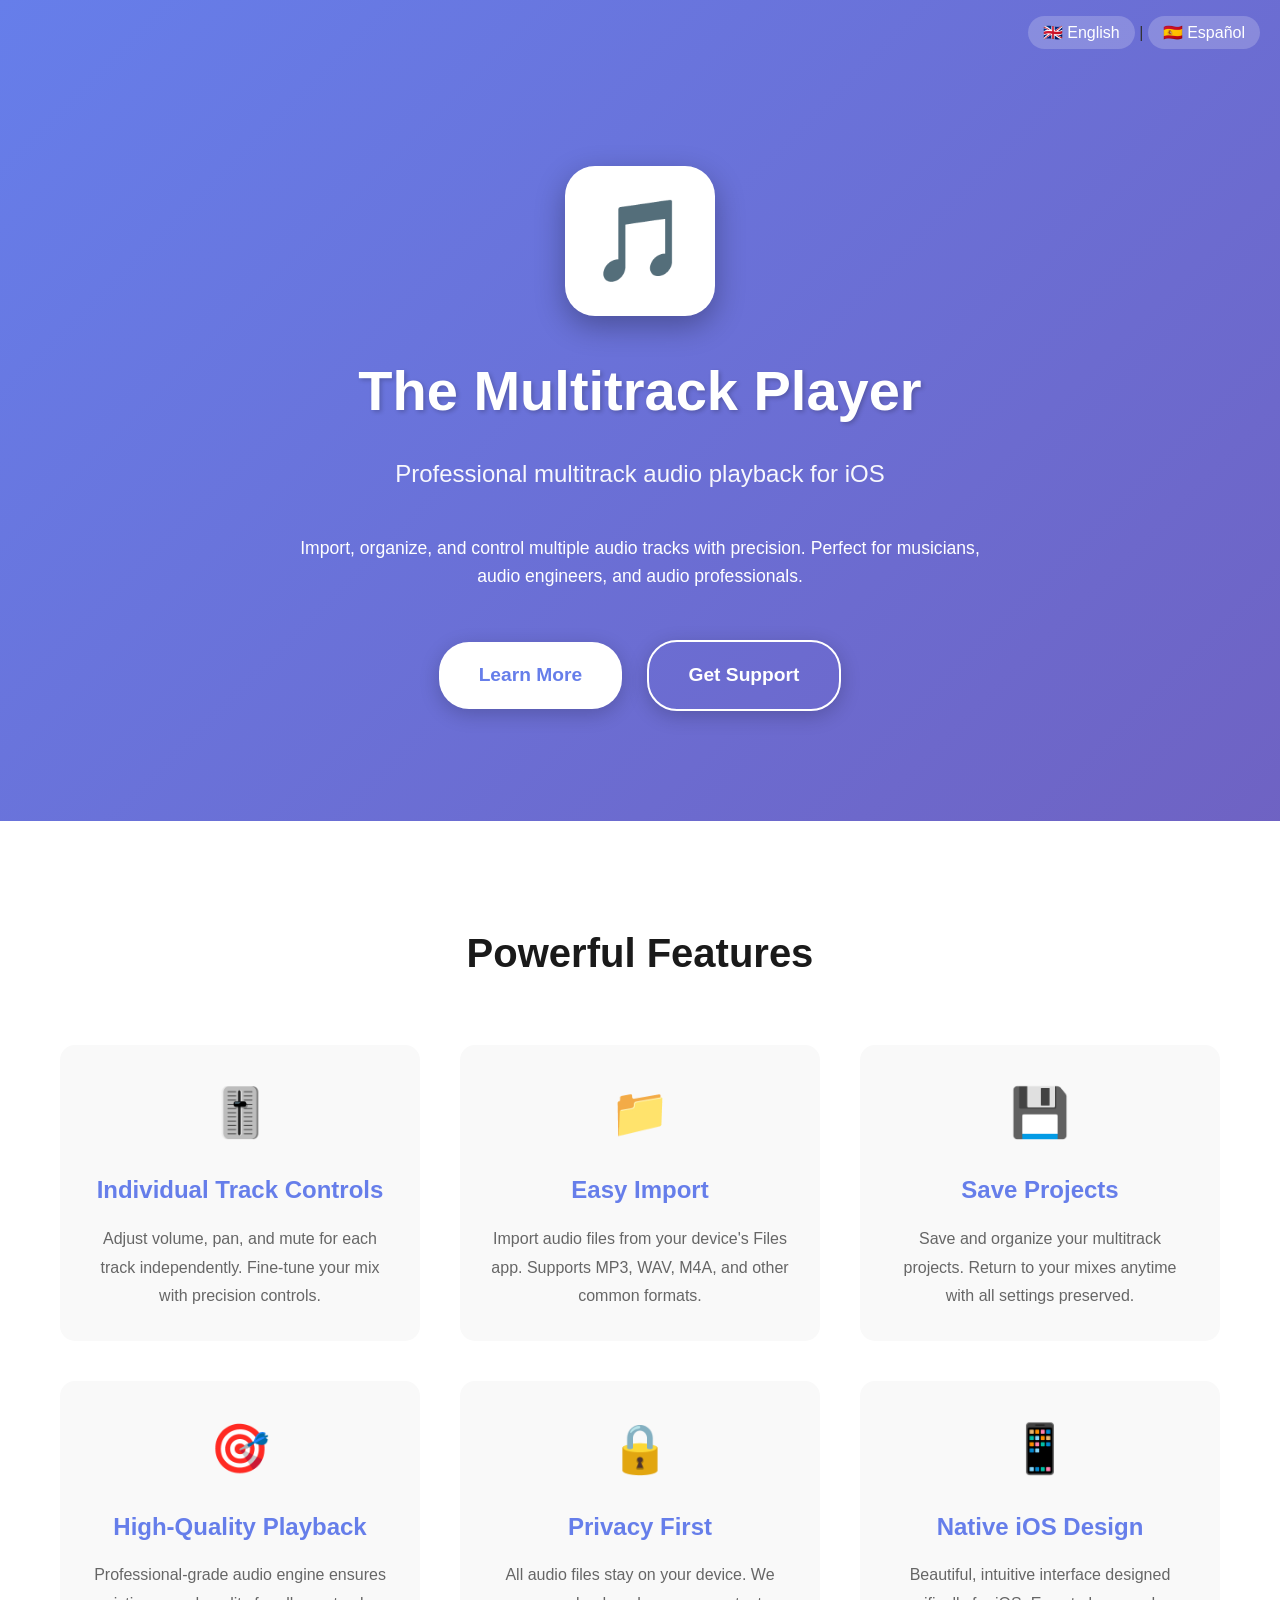
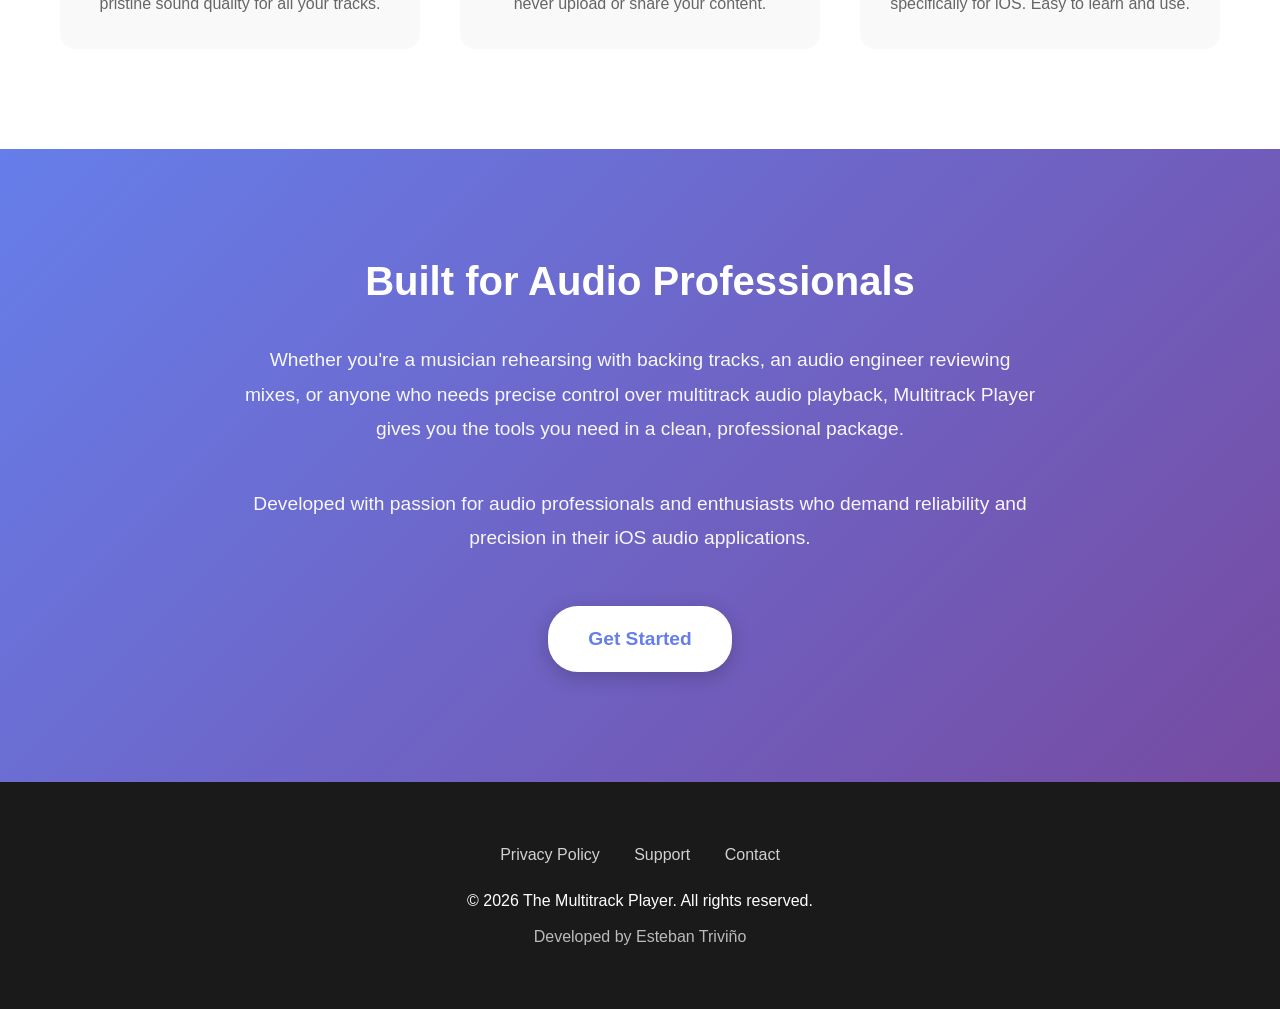
==== index.html @ 4e124e16 "feat(site): publish app homepage at domain root Co-authored-by: Copilot <223556219+Copilot@users.nor" ====
<!DOCTYPE html>
<html lang="en">
<head>
    <meta charset="UTF-8">
    <meta name="viewport" content="width=device-width, initial-scale=1.0">
    <meta name="description" content="The Multitrack Player - Professional multitrack audio playback for iOS. Import, organize, and control multiple audio tracks with precision.">
    <title>The Multitrack Player - Professional Audio Playback for iOS</title>
    <style>
        * {
            margin: 0;
            padding: 0;
            box-sizing: border-box;
        }
        
        body {
            font-family: -apple-system, BlinkMacSystemFont, "Segoe UI", Roboto, Helvetica, Arial, sans-serif;
            line-height: 1.6;
            color: #333;
            background: linear-gradient(135deg, #667eea 0%, #764ba2 100%);
        }
        
        .container {
            max-width: 1200px;
            margin: 0 auto;
            padding: 20px;
        }
        
        /* Hero Section */
        .hero {
            text-align: center;
            padding: 80px 20px;
            color: white;
        }
        
        .hero h1 {
            font-size: 3.5em;
            margin-bottom: 20px;
            font-weight: 700;
            text-shadow: 2px 2px 4px rgba(0,0,0,0.2);
        }
        
        .hero .tagline {
            font-size: 1.5em;
            margin-bottom: 40px;
            opacity: 0.95;
        }
        
        .app-icon-hero {
            width: 150px;
            height: 150px;
            margin: 0 auto 30px;
            background: white;
            border-radius: 30px;
            display: flex;
            align-items: center;
            justify-content: center;
            font-size: 80px;
            box-shadow: 0 10px 30px rgba(0,0,0,0.3);
        }
        
        .cta-button {
            display: inline-block;
            padding: 18px 40px;
            background: white;
            color: #667eea;
            text-decoration: none;
            border-radius: 30px;
            font-size: 1.2em;
            font-weight: 600;
            transition: transform 0.3s, box-shadow 0.3s;
            box-shadow: 0 5px 20px rgba(0,0,0,0.2);
            margin: 10px;
        }
        
        .cta-button:hover {
            transform: translateY(-2px);
            box-shadow: 0 8px 25px rgba(0,0,0,0.3);
        }
        
        .cta-button.secondary {
            background: transparent;
            color: white;
            border: 2px solid white;
        }
        
        /* Features Section */
        .features {
            background: white;
            padding: 80px 20px;
        }
        
        .features h2 {
            text-align: center;
            font-size: 2.5em;
            margin-bottom: 60px;
            color: #1a1a1a;
        }
        
        .features-grid {
            display: grid;
            grid-template-columns: repeat(auto-fit, minmax(280px, 1fr));
            gap: 40px;
            max-width: 1200px;
            margin: 0 auto;
        }
        
        .feature-card {
            text-align: center;
            padding: 30px;
            border-radius: 15px;
            background: #f9f9f9;
            transition: transform 0.3s, box-shadow 0.3s;
        }
        
        .feature-card:hover {
            transform: translateY(-5px);
            box-shadow: 0 10px 30px rgba(0,0,0,0.1);
        }
        
        .feature-icon {
            font-size: 3em;
            margin-bottom: 20px;
        }
        
        .feature-card h3 {
            font-size: 1.5em;
            margin-bottom: 15px;
            color: #667eea;
        }
        
        .feature-card p {
            color: #666;
            line-height: 1.8;
        }
        
        /* About Section */
        .about {
            background: linear-gradient(135deg, #667eea 0%, #764ba2 100%);
            color: white;
            padding: 80px 20px;
            text-align: center;
        }
        
        .about h2 {
            font-size: 2.5em;
            margin-bottom: 30px;
        }
        
        .about p {
            font-size: 1.2em;
            max-width: 800px;
            margin: 0 auto 40px;
            line-height: 1.8;
            opacity: 0.95;
        }
        
        /* Footer */
        .footer {
            background: #1a1a1a;
            color: white;
            padding: 40px 20px;
            text-align: center;
        }
        
        .footer-links {
            margin-bottom: 20px;
        }
        
        .footer-links a {
            color: white;
            text-decoration: none;
            margin: 0 15px;
            opacity: 0.8;
            transition: opacity 0.3s;
        }
        
        .footer-links a:hover {
            opacity: 1;
        }
        
        .language-switch {
            text-align: right;
            padding: 20px;
        }
        
        .language-switch a {
            color: white;
            text-decoration: none;
            padding: 8px 15px;
            background: rgba(255,255,255,0.2);
            border-radius: 20px;
            transition: background 0.3s;
        }
        
        .language-switch a:hover {
            background: rgba(255,255,255,0.3);
        }
        
        /* Responsive */
        @media (max-width: 768px) {
            .hero h1 {
                font-size: 2.5em;
            }
            
            .hero .tagline {
                font-size: 1.2em;
            }
            
            .features h2,
            .about h2 {
                font-size: 2em;
            }
            
            .cta-button {
                display: block;
                margin: 10px auto;
                max-width: 280px;
            }
        }
    </style>
</head>
<body>
    <div class="language-switch">
        <a href="index.html">🇬🇧 English</a> | <a href="index-es.html">🇪🇸 Español</a>
    </div>

    <!-- Hero Section -->
    <section class="hero">
        <div class="container">
            <div class="app-icon-hero">🎵</div>
            <h1>The Multitrack Player</h1>
            <p class="tagline">Professional multitrack audio playback for iOS</p>
            <p style="max-width: 700px; margin: 0 auto 40px; font-size: 1.1em;">
                Import, organize, and control multiple audio tracks with precision. 
                Perfect for musicians, audio engineers, and audio professionals.
            </p>
            <a href="#features" class="cta-button">Learn More</a>
            <a href="support.html" class="cta-button secondary">Get Support</a>
        </div>
    </section>

    <!-- Features Section -->
    <section class="features" id="features">
        <div class="container">
            <h2>Powerful Features</h2>
            <div class="features-grid">
                <div class="feature-card">
                    <div class="feature-icon">🎚️</div>
                    <h3>Individual Track Controls</h3>
                    <p>Adjust volume, pan, and mute for each track independently. Fine-tune your mix with precision controls.</p>
                </div>
                
                <div class="feature-card">
                    <div class="feature-icon">📁</div>
                    <h3>Easy Import</h3>
                    <p>Import audio files from your device's Files app. Supports MP3, WAV, M4A, and other common formats.</p>
                </div>
                
                <div class="feature-card">
                    <div class="feature-icon">💾</div>
                    <h3>Save Projects</h3>
                    <p>Save and organize your multitrack projects. Return to your mixes anytime with all settings preserved.</p>
                </div>
                
                <div class="feature-card">
                    <div class="feature-icon">🎯</div>
                    <h3>High-Quality Playback</h3>
                    <p>Professional-grade audio engine ensures pristine sound quality for all your tracks.</p>
                </div>
                
                <div class="feature-card">
                    <div class="feature-icon">🔒</div>
                    <h3>Privacy First</h3>
                    <p>All audio files stay on your device. We never upload or share your content.</p>
                </div>
                
                <div class="feature-card">
                    <div class="feature-icon">📱</div>
                    <h3>Native iOS Design</h3>
                    <p>Beautiful, intuitive interface designed specifically for iOS. Easy to learn and use.</p>
                </div>
            </div>
        </div>
    </section>

    <!-- About Section -->
    <section class="about">
        <div class="container">
            <h2>Built for Audio Professionals</h2>
            <p>
                Whether you're a musician rehearsing with backing tracks, an audio engineer reviewing mixes, 
                or anyone who needs precise control over multitrack audio playback, Multitrack Player gives 
                you the tools you need in a clean, professional package.
            </p>
            <p>
                Developed with passion for audio professionals and enthusiasts who demand reliability 
                and precision in their iOS audio applications.
            </p>
            <a href="support.html" class="cta-button">Get Started</a>
        </div>
    </section>

    <!-- Footer -->
    <footer class="footer">
        <div class="container">
            <div class="footer-links">
                <a href="privacy.html">Privacy Policy</a>
                <a href="support.html">Support</a>
                <a href="mailto:multitrack-player-app@outlook.com">Contact</a>
            </div>
            <p>&copy; 2026 The Multitrack Player. All rights reserved.</p>
            <p style="opacity: 0.7; margin-top: 10px;">Developed by Esteban Triviño</p>
        </div>
    </footer>
</body>
</html>
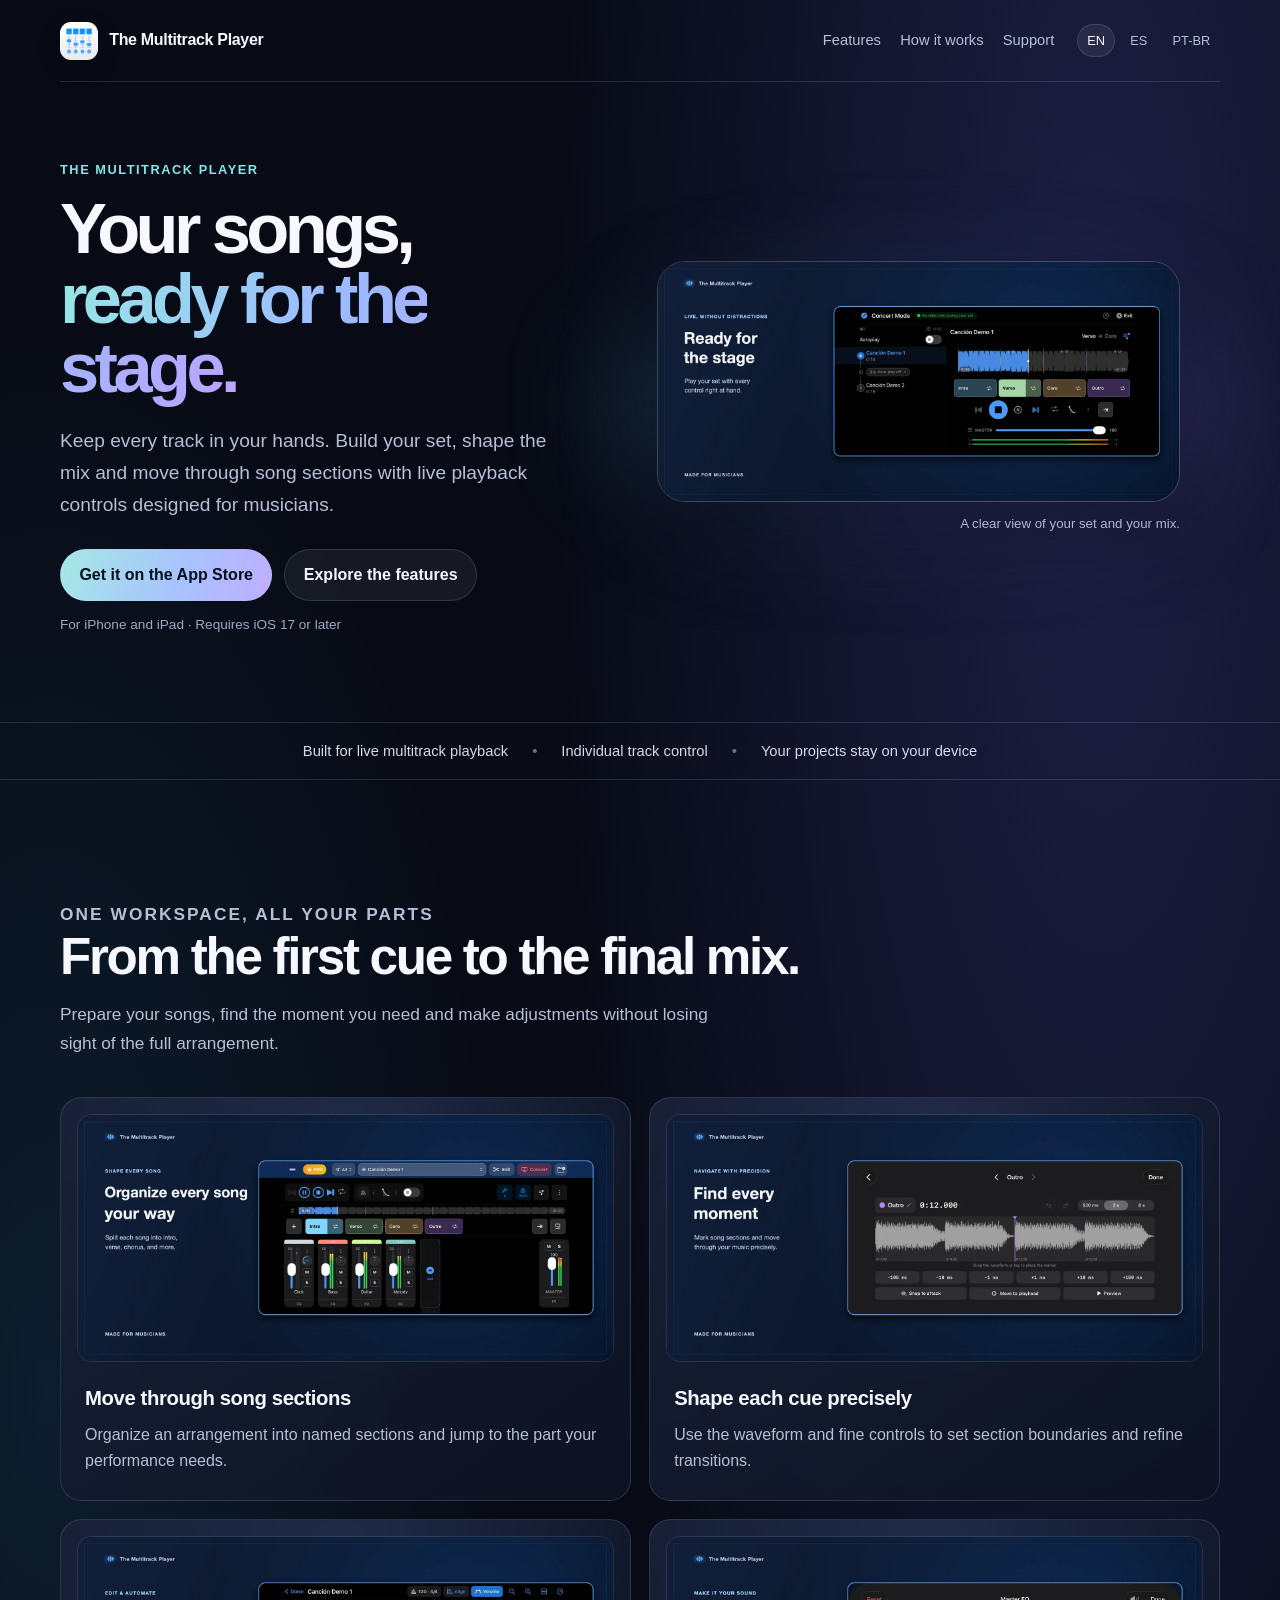
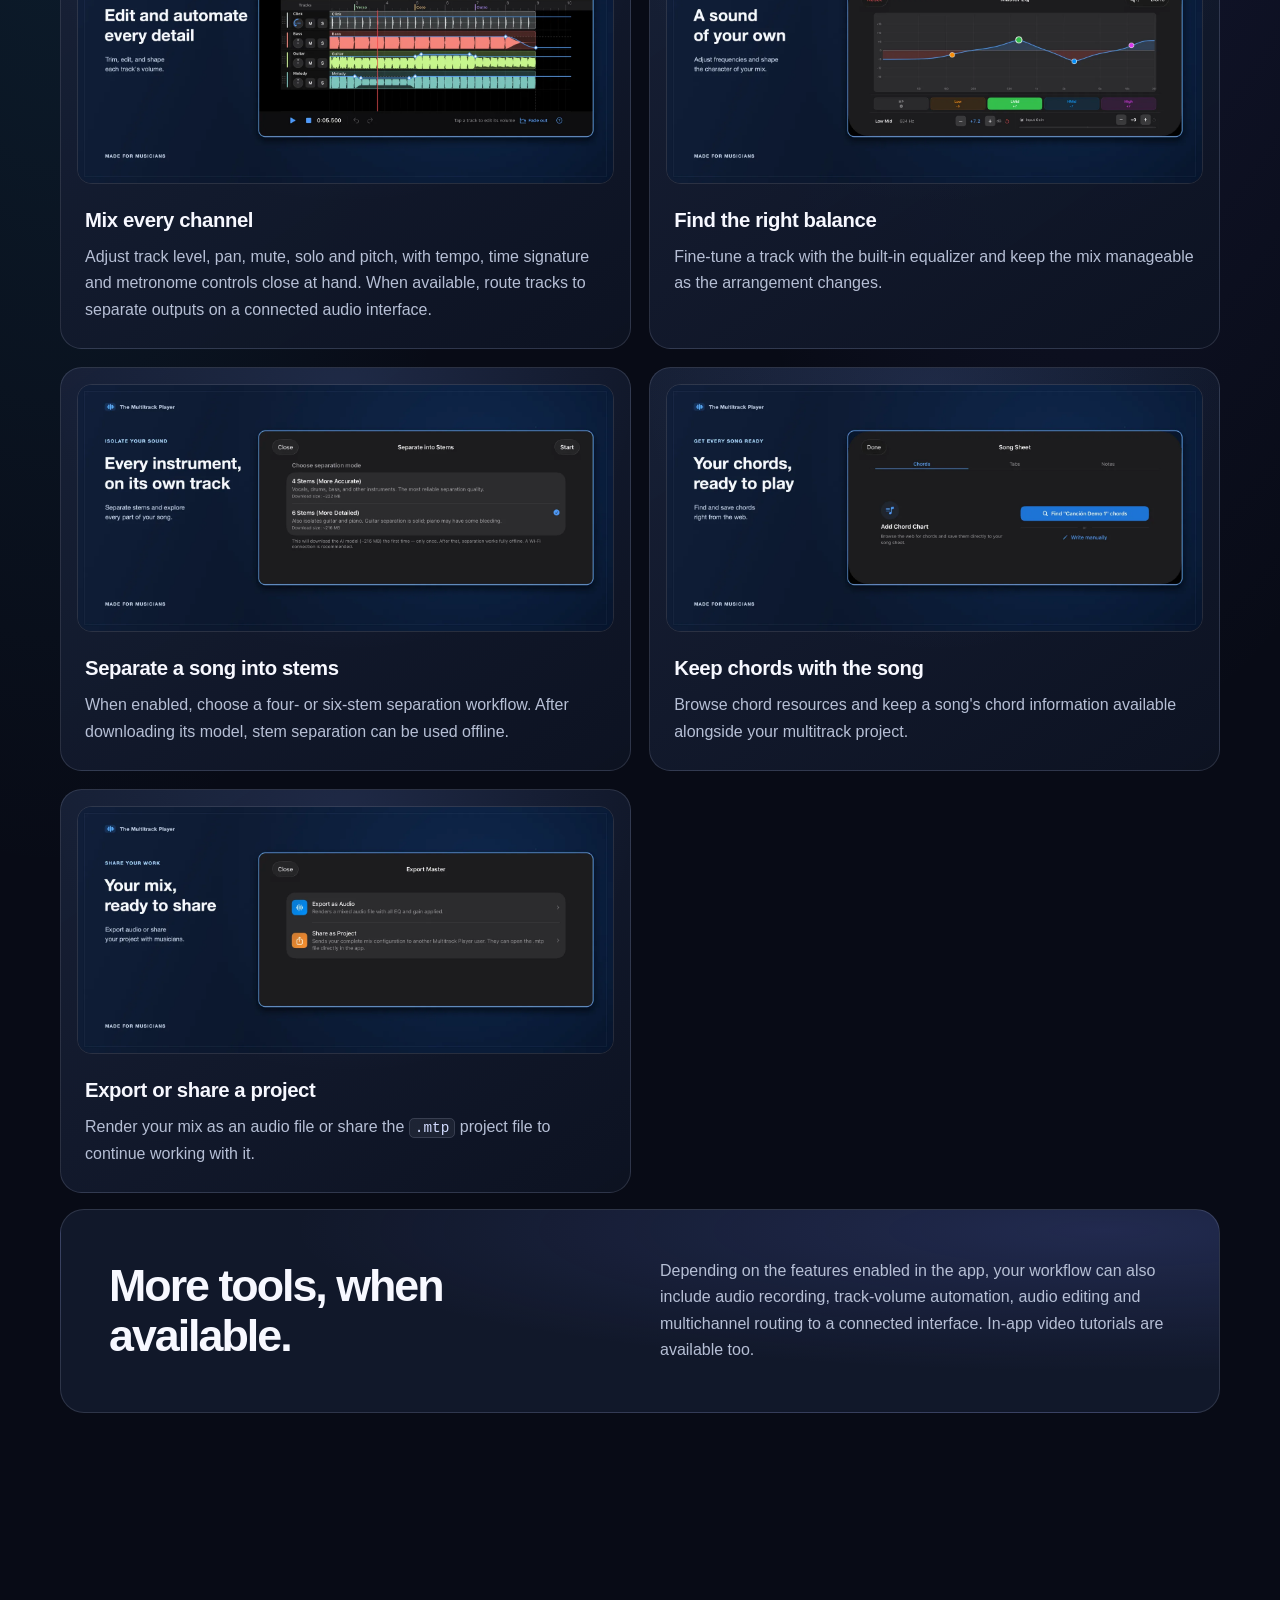
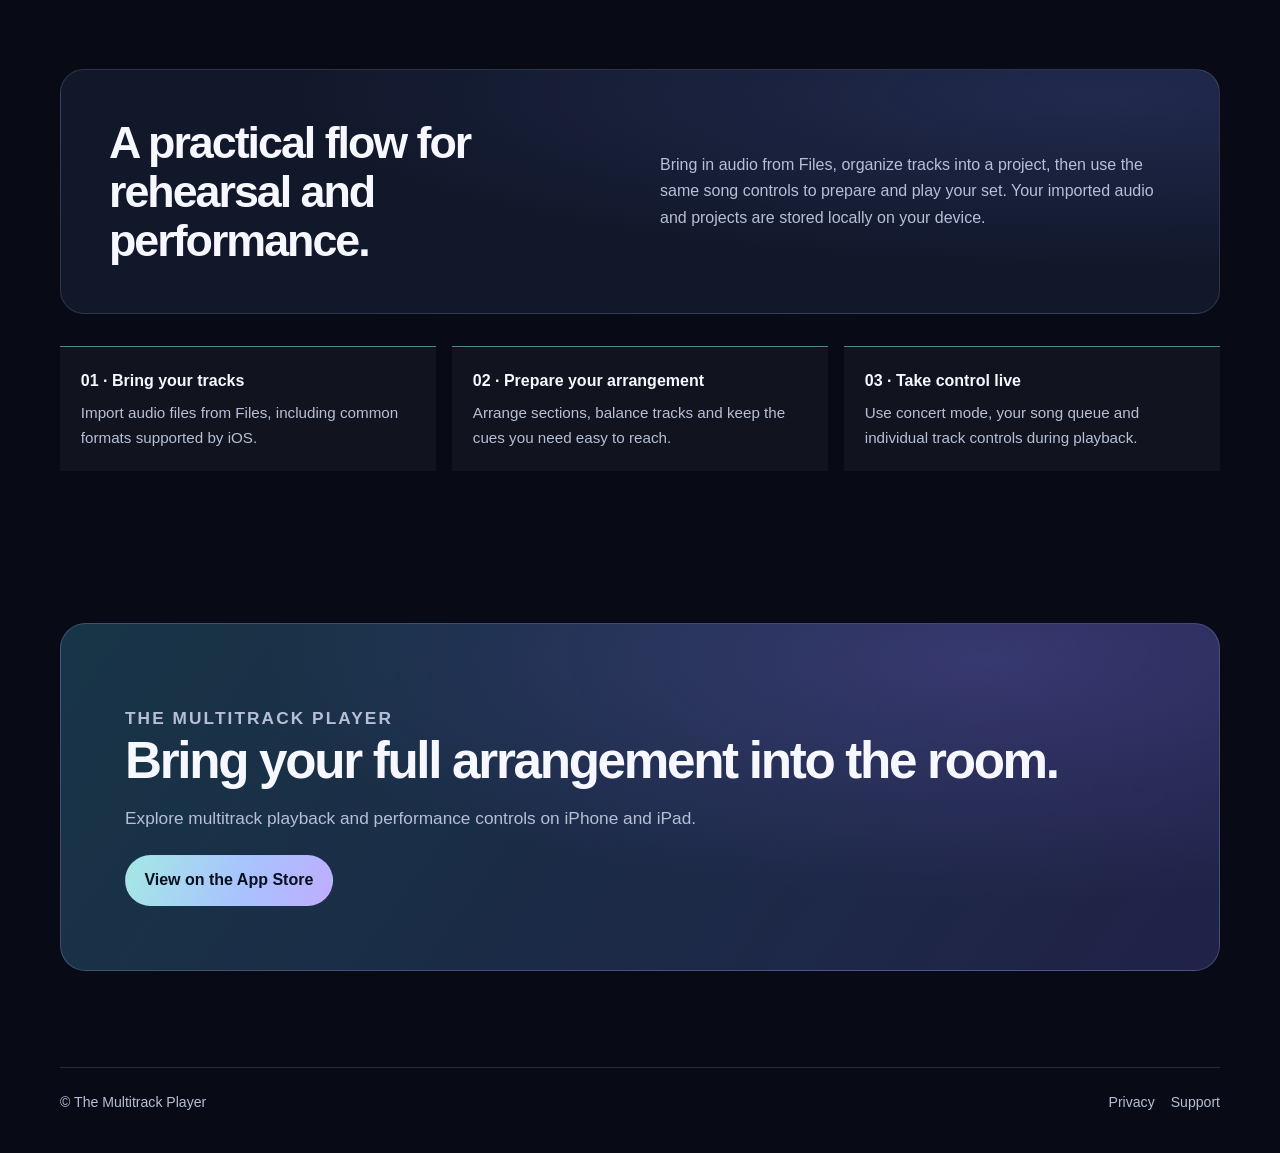
==== commit 13d808b2: "feat(site): redesign localized product website Co-authored-by: Copilot <223556219+Copilot@users.nore" ====
--- a/index.html
+++ b/index.html
@@ -1,316 +1,161 @@
-<!DOCTYPE html>
+<!doctype html>
 <html lang="en">
 <head>
-    <meta charset="UTF-8">
-    <meta name="viewport" content="width=device-width, initial-scale=1.0">
-    <meta name="description" content="The Multitrack Player - Professional multitrack audio playback for iOS. Import, organize, and control multiple audio tracks with precision.">
-    <title>The Multitrack Player - Professional Audio Playback for iOS</title>
-    <style>
-        * {
-            margin: 0;
-            padding: 0;
-            box-sizing: border-box;
-        }
-        
-        body {
-            font-family: -apple-system, BlinkMacSystemFont, "Segoe UI", Roboto, Helvetica, Arial, sans-serif;
-            line-height: 1.6;
-            color: #333;
-            background: linear-gradient(135deg, #667eea 0%, #764ba2 100%);
-        }
-        
-        .container {
-            max-width: 1200px;
-            margin: 0 auto;
-            padding: 20px;
-        }
-        
-        /* Hero Section */
-        .hero {
-            text-align: center;
-            padding: 80px 20px;
-            color: white;
-        }
-        
-        .hero h1 {
-            font-size: 3.5em;
-            margin-bottom: 20px;
-            font-weight: 700;
-            text-shadow: 2px 2px 4px rgba(0,0,0,0.2);
-        }
-        
-        .hero .tagline {
-            font-size: 1.5em;
-            margin-bottom: 40px;
-            opacity: 0.95;
-        }
-        
-        .app-icon-hero {
-            width: 150px;
-            height: 150px;
-            margin: 0 auto 30px;
-            background: white;
-            border-radius: 30px;
-            display: flex;
-            align-items: center;
-            justify-content: center;
-            font-size: 80px;
-            box-shadow: 0 10px 30px rgba(0,0,0,0.3);
-        }
-        
-        .cta-button {
-            display: inline-block;
-            padding: 18px 40px;
-            background: white;
-            color: #667eea;
-            text-decoration: none;
-            border-radius: 30px;
-            font-size: 1.2em;
-            font-weight: 600;
-            transition: transform 0.3s, box-shadow 0.3s;
-            box-shadow: 0 5px 20px rgba(0,0,0,0.2);
-            margin: 10px;
-        }
-        
-        .cta-button:hover {
-            transform: translateY(-2px);
-            box-shadow: 0 8px 25px rgba(0,0,0,0.3);
-        }
-        
-        .cta-button.secondary {
-            background: transparent;
-            color: white;
-            border: 2px solid white;
-        }
-        
-        /* Features Section */
-        .features {
-            background: white;
-            padding: 80px 20px;
-        }
-        
-        .features h2 {
-            text-align: center;
-            font-size: 2.5em;
-            margin-bottom: 60px;
-            color: #1a1a1a;
-        }
-        
-        .features-grid {
-            display: grid;
-            grid-template-columns: repeat(auto-fit, minmax(280px, 1fr));
-            gap: 40px;
-            max-width: 1200px;
-            margin: 0 auto;
-        }
-        
-        .feature-card {
-            text-align: center;
-            padding: 30px;
-            border-radius: 15px;
-            background: #f9f9f9;
-            transition: transform 0.3s, box-shadow 0.3s;
-        }
-        
-        .feature-card:hover {
-            transform: translateY(-5px);
-            box-shadow: 0 10px 30px rgba(0,0,0,0.1);
-        }
-        
-        .feature-icon {
-            font-size: 3em;
-            margin-bottom: 20px;
-        }
-        
-        .feature-card h3 {
-            font-size: 1.5em;
-            margin-bottom: 15px;
-            color: #667eea;
-        }
-        
-        .feature-card p {
-            color: #666;
-            line-height: 1.8;
-        }
-        
-        /* About Section */
-        .about {
-            background: linear-gradient(135deg, #667eea 0%, #764ba2 100%);
-            color: white;
-            padding: 80px 20px;
-            text-align: center;
-        }
-        
-        .about h2 {
-            font-size: 2.5em;
-            margin-bottom: 30px;
-        }
-        
-        .about p {
-            font-size: 1.2em;
-            max-width: 800px;
-            margin: 0 auto 40px;
-            line-height: 1.8;
-            opacity: 0.95;
-        }
-        
-        /* Footer */
-        .footer {
-            background: #1a1a1a;
-            color: white;
-            padding: 40px 20px;
-            text-align: center;
-        }
-        
-        .footer-links {
-            margin-bottom: 20px;
-        }
-        
-        .footer-links a {
-            color: white;
-            text-decoration: none;
-            margin: 0 15px;
-            opacity: 0.8;
-            transition: opacity 0.3s;
-        }
-        
-        .footer-links a:hover {
-            opacity: 1;
-        }
-        
-        .language-switch {
-            text-align: right;
-            padding: 20px;
-        }
-        
-        .language-switch a {
-            color: white;
-            text-decoration: none;
-            padding: 8px 15px;
-            background: rgba(255,255,255,0.2);
-            border-radius: 20px;
-            transition: background 0.3s;
-        }
-        
-        .language-switch a:hover {
-            background: rgba(255,255,255,0.3);
-        }
-        
-        /* Responsive */
-        @media (max-width: 768px) {
-            .hero h1 {
-                font-size: 2.5em;
-            }
-            
-            .hero .tagline {
-                font-size: 1.2em;
-            }
-            
-            .features h2,
-            .about h2 {
-                font-size: 2em;
-            }
-            
-            .cta-button {
-                display: block;
-                margin: 10px auto;
-                max-width: 280px;
-            }
-        }
-    </style>
+    <meta charset="utf-8">
+    <meta name="viewport" content="width=device-width, initial-scale=1">
+    <meta name="description" content="Run your multitrack songs live. Organize sections, shape each channel and control playback from The Multitrack Player for iPhone and iPad.">
+    <meta name="theme-color" content="#080b16">
+    <link rel="canonical" href="https://themultitrackplayer.com/">
+    <link rel="alternate" hreflang="en" href="https://themultitrackplayer.com/">
+    <link rel="alternate" hreflang="es" href="https://themultitrackplayer.com/index-es.html">
+    <link rel="alternate" hreflang="pt-BR" href="https://themultitrackplayer.com/index-pt-br.html">
+    <link rel="alternate" hreflang="x-default" href="https://themultitrackplayer.com/">
+    <link rel="icon" href="assets/images/app-icon.jpg">
+    <link rel="stylesheet" href="assets/css/site.css">
+    <title>The Multitrack Player — Your songs, ready for the stage</title>
 </head>
 <body>
-    <div class="language-switch">
-        <a href="index.html">🇬🇧 English</a> | <a href="index-es.html">🇪🇸 Español</a>
-    </div>
+    <a class="skip-link" href="#main">Skip to content</a>
+    <header class="site-header">
+        <a class="brand" href="index.html" aria-label="The Multitrack Player home">
+            <img src="assets/images/app-icon.jpg" alt="">
+            <span>The Multitrack Player</span>
+        </a>
+        <nav class="header-links" aria-label="Main navigation">
+            <a href="#features">Features</a>
+            <a href="#workflow">How it works</a>
+            <a href="support.html">Support</a>
+            <span class="language-links" aria-label="Language">
+                <a href="index.html" lang="en" aria-current="page">EN</a>
+                <a href="index-es.html" lang="es">ES</a>
+                <a href="index-pt-br.html" lang="pt-BR">PT-BR</a>
+            </span>
+        </nav>
+    </header>
 
-    <!-- Hero Section -->
-    <section class="hero">
-        <div class="container">
-            <div class="app-icon-hero">🎵</div>
-            <h1>The Multitrack Player</h1>
-            <p class="tagline">Professional multitrack audio playback for iOS</p>
-            <p style="max-width: 700px; margin: 0 auto 40px; font-size: 1.1em;">
-                Import, organize, and control multiple audio tracks with precision. 
-                Perfect for musicians, audio engineers, and audio professionals.
-            </p>
-            <a href="#features" class="cta-button">Learn More</a>
-            <a href="support.html" class="cta-button secondary">Get Support</a>
+    <main id="main">
+        <section class="hero" aria-labelledby="hero-title">
+            <div>
+                <p class="eyebrow">The Multitrack Player</p>
+                <h1 id="hero-title">Your songs, <span>ready for the stage.</span></h1>
+                <p class="hero-copy">Keep every track in your hands. Build your set, shape the mix and move through song sections with live playback controls designed for musicians.</p>
+                <div class="hero-actions">
+                    <a class="button button-primary" href="https://apps.apple.com/app/id6757976520">Get it on the App Store</a>
+                    <a class="button" href="#features">Explore the features</a>
+                </div>
+                <p class="platform-note">For iPhone and iPad · Requires iOS 17 or later</p>
+            </div>
+            <figure class="hero-art">
+                <img src="assets/images/screenshots/en/concert.webp" width="1600" height="736" alt="Concert mode showing a song queue and multitrack playback controls">
+                <figcaption>A clear view of your set and your mix.</figcaption>
+            </figure>
+        </section>
+
+        <div class="trust-strip" aria-label="Designed for musicians">
+            <span>Built for live multitrack playback</span>
+            <span>Individual track control</span>
+            <span>Your projects stay on your device</span>
         </div>
-    </section>
 
-    <!-- Features Section -->
-    <section class="features" id="features">
-        <div class="container">
-            <h2>Powerful Features</h2>
-            <div class="features-grid">
-                <div class="feature-card">
-                    <div class="feature-icon">🎚️</div>
-                    <h3>Individual Track Controls</h3>
-                    <p>Adjust volume, pan, and mute for each track independently. Fine-tune your mix with precision controls.</p>
+        <section class="page-section" id="features" aria-labelledby="features-title">
+            <div class="section-heading">
+                <p class="eyebrow">One workspace, all your parts</p>
+                <h2 id="features-title">From the first cue to the final mix.</h2>
+                <p>Prepare your songs, find the moment you need and make adjustments without losing sight of the full arrangement.</p>
+            </div>
+
+            <div class="feature-grid">
+                <article class="feature-card">
+                    <figure><img src="assets/images/screenshots/en/sections.webp" width="1600" height="736" loading="lazy" alt="Song sections arranged on a multitrack timeline"></figure>
+                    <div class="feature-copy">
+                        <h3>Move through song sections</h3>
+                        <p>Organize an arrangement into named sections and jump to the part your performance needs.</p>
+                    </div>
+                </article>
+                <article class="feature-card">
+                    <figure><img src="assets/images/screenshots/en/precision.webp" width="1600" height="736" loading="lazy" alt="Waveform and precise controls for adjusting a song section"></figure>
+                    <div class="feature-copy">
+                        <h3>Shape each cue precisely</h3>
+                        <p>Use the waveform and fine controls to set section boundaries and refine transitions.</p>
+                    </div>
+                </article>
+                <article class="feature-card">
+                    <figure><img src="assets/images/screenshots/en/editing.webp" width="1600" height="736" loading="lazy" alt="Track mixer with individual controls and playback settings"></figure>
+                    <div class="feature-copy">
+                        <h3>Mix every channel</h3>
+                        <p>Adjust track level, pan, mute, solo and pitch, with tempo, time signature and metronome controls close at hand. When available, route tracks to separate outputs on a connected audio interface.</p>
+                    </div>
+                </article>
+                <article class="feature-card">
+                    <figure><img src="assets/images/screenshots/en/equalizer.webp" width="1600" height="736" loading="lazy" alt="Equalizer controls for shaping the sound of a track"></figure>
+                    <div class="feature-copy">
+                        <h3>Find the right balance</h3>
+                        <p>Fine-tune a track with the built-in equalizer and keep the mix manageable as the arrangement changes.</p>
+                    </div>
+                </article>
+                <article class="feature-card">
+                    <figure><img src="assets/images/screenshots/en/stems.webp" width="1600" height="736" loading="lazy" alt="Audio stem separation options for creating four or six tracks"></figure>
+                    <div class="feature-copy">
+                        <h3>Separate a song into stems</h3>
+                        <p>When enabled, choose a four- or six-stem separation workflow. After downloading its model, stem separation can be used offline.</p>
+                    </div>
+                </article>
+                <article class="feature-card">
+                    <figure><img src="assets/images/screenshots/en/chords.webp" width="1600" height="736" loading="lazy" alt="Chord browser and chord sheet tools in the app"></figure>
+                    <div class="feature-copy">
+                        <h3>Keep chords with the song</h3>
+                        <p>Browse chord resources and keep a song's chord information available alongside your multitrack project.</p>
+                    </div>
+                </article>
+                <article class="feature-card">
+                    <figure><img src="assets/images/screenshots/en/export.webp" width="1600" height="736" loading="lazy" alt="Options to export an audio mix or share a Multitrack Player project"></figure>
+                    <div class="feature-copy">
+                        <h3>Export or share a project</h3>
+                        <p>Render your mix as an audio file or share the <code>.mtp</code> project file to continue working with it.</p>
+                    </div>
+                </article>
+            </div>
+            <div class="benefit-band">
+                <h2>More tools, when available.</h2>
+                <p>Depending on the features enabled in the app, your workflow can also include audio recording, track-volume automation, audio editing and multichannel routing to a connected interface. In-app video tutorials are available too.</p>
+            </div>
+        </section>
+
+        <section class="page-section" id="workflow" aria-labelledby="workflow-title">
+            <div class="benefit-band">
+                <h2 id="workflow-title">A practical flow for rehearsal and performance.</h2>
+                <p>Bring in audio from Files, organize tracks into a project, then use the same song controls to prepare and play your set. Your imported audio and projects are stored locally on your device.</p>
+            </div>
+            <div class="workflow-list">
+                <div class="workflow-step">
+                    <strong>01 · Bring your tracks</strong>
+                    <p>Import audio files from Files, including common formats supported by iOS.</p>
                 </div>
-                
-                <div class="feature-card">
-                    <div class="feature-icon">📁</div>
-                    <h3>Easy Import</h3>
-                    <p>Import audio files from your device's Files app. Supports MP3, WAV, M4A, and other common formats.</p>
+                <div class="workflow-step">
+                    <strong>02 · Prepare your arrangement</strong>
+                    <p>Arrange sections, balance tracks and keep the cues you need easy to reach.</p>
                 </div>
-                
-                <div class="feature-card">
-                    <div class="feature-icon">💾</div>
-                    <h3>Save Projects</h3>
-                    <p>Save and organize your multitrack projects. Return to your mixes anytime with all settings preserved.</p>
-                </div>
-                
-                <div class="feature-card">
-                    <div class="feature-icon">🎯</div>
-                    <h3>High-Quality Playback</h3>
-                    <p>Professional-grade audio engine ensures pristine sound quality for all your tracks.</p>
-                </div>
-                
-                <div class="feature-card">
-                    <div class="feature-icon">🔒</div>
-                    <h3>Privacy First</h3>
-                    <p>All audio files stay on your device. We never upload or share your content.</p>
-                </div>
-                
-                <div class="feature-card">
-                    <div class="feature-icon">📱</div>
-                    <h3>Native iOS Design</h3>
-                    <p>Beautiful, intuitive interface designed specifically for iOS. Easy to learn and use.</p>
+                <div class="workflow-step">
+                    <strong>03 · Take control live</strong>
+                    <p>Use concert mode, your song queue and individual track controls during playback.</p>
                 </div>
             </div>
-        </div>
-    </section>
+        </section>
 
-    <!-- About Section -->
-    <section class="about">
-        <div class="container">
-            <h2>Built for Audio Professionals</h2>
-            <p>
-                Whether you're a musician rehearsing with backing tracks, an audio engineer reviewing mixes, 
-                or anyone who needs precise control over multitrack audio playback, Multitrack Player gives 
-                you the tools you need in a clean, professional package.
-            </p>
-            <p>
-                Developed with passion for audio professionals and enthusiasts who demand reliability 
-                and precision in their iOS audio applications.
-            </p>
-            <a href="support.html" class="cta-button">Get Started</a>
-        </div>
-    </section>
+        <section class="closing" aria-labelledby="closing-title">
+            <p class="eyebrow">The Multitrack Player</p>
+            <h2 id="closing-title">Bring your full arrangement into the room.</h2>
+            <p>Explore multitrack playback and performance controls on iPhone and iPad.</p>
+            <a class="button button-primary" href="https://apps.apple.com/app/id6757976520">View on the App Store</a>
+        </section>
+    </main>
 
-    <!-- Footer -->
-    <footer class="footer">
-        <div class="container">
-            <div class="footer-links">
-                <a href="privacy.html">Privacy Policy</a>
-                <a href="support.html">Support</a>
-                <a href="mailto:multitrack-player-app@outlook.com">Contact</a>
-            </div>
-            <p>&copy; 2026 The Multitrack Player. All rights reserved.</p>
-            <p style="opacity: 0.7; margin-top: 10px;">Developed by Esteban Triviño</p>
-        </div>
+    <footer class="site-footer">
+        <p>© The Multitrack Player</p>
+        <nav class="footer-links" aria-label="Footer navigation">
+            <a href="privacy.html">Privacy</a>
+            <a href="support.html">Support</a>
+        </nav>
     </footer>
 </body>
 </html>
--- a/assets/css/site.css
+++ b/assets/css/site.css
@@ -0,0 +1,686 @@
+:root {
+    color-scheme: dark;
+    --ink: #f7f8ff;
+    --muted: #b6bfd5;
+    --night: #080b16;
+    --surface: #11182a;
+    --surface-raised: #171f34;
+    --line: rgba(215, 225, 255, 0.14);
+    --blue: #84b5ff;
+    --cyan: #86e5e9;
+    --violet: #a795ff;
+    --content: 1160px;
+}
+
+* {
+    box-sizing: border-box;
+}
+
+html {
+    scroll-behavior: smooth;
+    scroll-padding-top: 6rem;
+}
+
+body {
+    margin: 0;
+    color: var(--ink);
+    background:
+        radial-gradient(ellipse at 86% 9%, rgba(87, 91, 201, 0.25), transparent 34rem),
+        radial-gradient(ellipse at 4% 32%, rgba(37, 132, 175, 0.15), transparent 28rem),
+        var(--night);
+    font-family: -apple-system, BlinkMacSystemFont, "Segoe UI", sans-serif;
+    font-size: 16px;
+    line-height: 1.65;
+    -webkit-font-smoothing: antialiased;
+    text-rendering: optimizeLegibility;
+}
+
+img {
+    display: block;
+    max-width: 100%;
+}
+
+a {
+    color: inherit;
+}
+
+a:focus-visible,
+summary:focus-visible {
+    outline: 3px solid var(--cyan);
+    outline-offset: 4px;
+}
+
+.skip-link {
+    position: absolute;
+    z-index: 20;
+    top: 0.75rem;
+    left: 0.75rem;
+    padding: 0.65rem 1rem;
+    color: #080b16;
+    background: #fff;
+    border-radius: 0.6rem;
+    transform: translateY(-160%);
+}
+
+.skip-link:focus {
+    transform: translateY(0);
+}
+
+.site-header,
+.site-footer,
+.page-section,
+.hero,
+.closing {
+    width: min(var(--content), calc(100% - 3rem));
+    margin-inline: auto;
+}
+
+.site-header {
+    position: relative;
+    z-index: 2;
+    display: flex;
+    align-items: center;
+    justify-content: space-between;
+    gap: 1.25rem;
+    min-height: 82px;
+    border-bottom: 1px solid var(--line);
+}
+
+.brand {
+    display: inline-flex;
+    align-items: center;
+    gap: 0.7rem;
+    text-decoration: none;
+    font-weight: 700;
+    letter-spacing: -0.02em;
+}
+
+.brand img {
+    width: 38px;
+    height: 38px;
+    border-radius: 11px;
+    box-shadow: 0 7px 22px rgba(0, 0, 0, 0.24);
+}
+
+.header-links,
+.language-links,
+.footer-links {
+    display: flex;
+    align-items: center;
+    flex-wrap: wrap;
+    gap: 0.55rem 1.2rem;
+}
+
+.header-links {
+    color: var(--muted);
+    font-size: 0.92rem;
+}
+
+.header-links a,
+.footer-links a {
+    text-decoration: none;
+}
+
+.header-links a:hover,
+.footer-links a:hover,
+.language-links a:hover {
+    color: #fff;
+    text-decoration: underline;
+    text-underline-offset: 0.22em;
+}
+
+.language-links {
+    gap: 0.35rem;
+    margin-left: 0.25rem;
+}
+
+.language-links a {
+    padding: 0.28rem 0.55rem;
+    border: 1px solid transparent;
+    border-radius: 999px;
+    color: var(--muted);
+    font-size: 0.8rem;
+    text-decoration: none;
+}
+
+.language-links a[aria-current="page"] {
+    color: var(--ink);
+    border-color: var(--line);
+    background: rgba(255, 255, 255, 0.07);
+}
+
+.hero {
+    display: grid;
+    grid-template-columns: minmax(0, 0.9fr) minmax(0, 1.1fr);
+    align-items: center;
+    gap: clamp(2rem, 5vw, 5rem);
+    min-height: 640px;
+    padding-block: 4.7rem 5.2rem;
+}
+
+.eyebrow {
+    margin: 0 0 0.85rem;
+    color: var(--cyan);
+    font-size: 0.8rem;
+    font-weight: 700;
+    letter-spacing: 0.12em;
+    text-transform: uppercase;
+}
+
+.hero h1 {
+    max-width: 12ch;
+    margin: 0;
+    font-size: clamp(2.7rem, 5.5vw, 5rem);
+    line-height: 0.99;
+    letter-spacing: -0.065em;
+}
+
+.hero h1 span {
+    color: transparent;
+    background: linear-gradient(100deg, #97e6e5, #9cbaff 52%, #baa5ff);
+    background-clip: text;
+    -webkit-background-clip: text;
+}
+
+.hero-copy {
+    max-width: 35rem;
+    margin: 1.4rem 0 1.8rem;
+    color: var(--muted);
+    font-size: clamp(1.05rem, 1.5vw, 1.2rem);
+}
+
+.hero-actions {
+    display: flex;
+    align-items: center;
+    flex-wrap: wrap;
+    gap: 0.75rem;
+}
+
+.button {
+    display: inline-flex;
+    min-height: 48px;
+    align-items: center;
+    justify-content: center;
+    padding: 0.72rem 1.15rem;
+    border: 1px solid var(--line);
+    border-radius: 999px;
+    color: var(--ink);
+    background: rgba(255, 255, 255, 0.06);
+    font-weight: 650;
+    text-decoration: none;
+    transition: background-color 160ms ease, transform 160ms ease;
+}
+
+.button:hover {
+    background: rgba(255, 255, 255, 0.12);
+    transform: translateY(-2px);
+}
+
+.button-primary {
+    border-color: transparent;
+    color: #07101e;
+    background: linear-gradient(110deg, #a5e8e4, #a8c2ff 58%, #c0adff);
+}
+
+.button-primary:hover {
+    color: #07101e;
+    background: linear-gradient(110deg, #c0f1ed, #c3d3ff 58%, #d2c7ff);
+}
+
+.platform-note {
+    margin: 0.85rem 0 0;
+    color: #9da9c0;
+    font-size: 0.85rem;
+}
+
+.hero-art {
+    position: relative;
+    isolation: isolate;
+}
+
+.hero-art::before {
+    position: absolute;
+    z-index: -1;
+    inset: 12% -8% 8%;
+    border-radius: 50%;
+    background: linear-gradient(120deg, rgba(47, 196, 198, 0.27), rgba(91, 105, 226, 0.31), rgba(166, 112, 228, 0.22));
+    content: "";
+    filter: blur(58px);
+}
+
+.hero-art img {
+    width: 100%;
+    height: auto;
+    border: 1px solid rgba(255, 255, 255, 0.18);
+    border-radius: clamp(1rem, 2.2vw, 1.8rem);
+    box-shadow: 0 30px 90px rgba(0, 0, 0, 0.42);
+}
+
+.hero-art figcaption {
+    margin-top: 0.7rem;
+    color: #aeb8ce;
+    font-size: 0.83rem;
+    text-align: right;
+}
+
+.trust-strip {
+    display: flex;
+    align-items: center;
+    justify-content: center;
+    gap: 0.8rem 1.5rem;
+    flex-wrap: wrap;
+    padding: 1rem 1.5rem;
+    border-block: 1px solid var(--line);
+    color: #d3dbec;
+    font-size: 0.92rem;
+    text-align: center;
+}
+
+.trust-strip span + span::before {
+    margin-right: 1.5rem;
+    color: #60718f;
+    content: "•";
+}
+
+.page-section {
+    padding-block: 6.5rem;
+}
+
+.section-heading {
+    max-width: 48rem;
+    margin-bottom: 2.5rem;
+}
+
+.section-heading h2,
+.closing h2 {
+    margin: 0;
+    font-size: clamp(2rem, 4vw, 3.2rem);
+    line-height: 1.08;
+    letter-spacing: -0.045em;
+}
+
+.section-heading p,
+.closing p {
+    max-width: 43rem;
+    margin: 1rem 0 0;
+    color: var(--muted);
+    font-size: 1.08rem;
+}
+
+.feature-grid {
+    display: grid;
+    grid-template-columns: repeat(2, minmax(0, 1fr));
+    gap: 1.15rem;
+}
+
+.feature-card {
+    overflow: hidden;
+    border: 1px solid var(--line);
+    border-radius: 1.35rem;
+    background: linear-gradient(145deg, rgba(25, 34, 57, 0.9), rgba(13, 19, 34, 0.96));
+}
+
+.feature-card figure {
+    margin: 0;
+    padding: 1rem;
+    background: radial-gradient(ellipse at 50% 10%, rgba(104, 134, 219, 0.13), transparent 72%);
+}
+
+.feature-card img {
+    width: 100%;
+    height: auto;
+    border: 1px solid rgba(255, 255, 255, 0.1);
+    border-radius: 0.9rem;
+}
+
+.feature-copy {
+    padding: 0.25rem 1.5rem 1.55rem;
+}
+
+.feature-copy h3 {
+    margin: 0 0 0.4rem;
+    font-size: 1.27rem;
+    letter-spacing: -0.02em;
+}
+
+.feature-copy p {
+    margin: 0;
+    color: var(--muted);
+}
+
+.benefit-band {
+    display: grid;
+    grid-template-columns: 1fr 1fr;
+    align-items: center;
+    gap: 2.5rem;
+    margin-block: 1rem 2rem;
+    padding: clamp(1.5rem, 4vw, 3rem);
+    border: 1px solid var(--line);
+    border-radius: 1.5rem;
+    background:
+        radial-gradient(ellipse at 90% 10%, rgba(99, 114, 226, 0.2), transparent 55%),
+        var(--surface);
+}
+
+.benefit-band h2 {
+    margin: 0;
+    font-size: clamp(1.8rem, 3.6vw, 2.8rem);
+    line-height: 1.1;
+    letter-spacing: -0.045em;
+}
+
+.benefit-band p {
+    margin: 0;
+    color: var(--muted);
+}
+
+.workflow-list {
+    display: grid;
+    grid-template-columns: repeat(3, minmax(0, 1fr));
+    gap: 1rem;
+}
+
+.workflow-step {
+    padding: 1.3rem;
+    border-top: 1px solid rgba(134, 229, 233, 0.55);
+    background: rgba(255, 255, 255, 0.035);
+}
+
+.workflow-step strong {
+    display: block;
+    margin-bottom: 0.35rem;
+}
+
+.workflow-step p {
+    margin: 0;
+    color: var(--muted);
+    font-size: 0.95rem;
+}
+
+.closing {
+    margin-block: 3rem 6rem;
+    padding: clamp(2rem, 5vw, 4rem);
+    border: 1px solid rgba(177, 191, 255, 0.23);
+    border-radius: 1.6rem;
+    background:
+        radial-gradient(ellipse at 80% 10%, rgba(127, 105, 227, 0.26), transparent 55%),
+        linear-gradient(125deg, rgba(35, 83, 106, 0.58), rgba(42, 43, 91, 0.72));
+}
+
+.closing .button {
+    margin-top: 1.4rem;
+}
+
+.site-footer {
+    display: flex;
+    align-items: center;
+    justify-content: space-between;
+    gap: 1.25rem;
+    flex-wrap: wrap;
+    padding-block: 1.4rem 2.5rem;
+    border-top: 1px solid var(--line);
+    color: var(--muted);
+    font-size: 0.88rem;
+}
+
+.site-footer p {
+    margin: 0;
+}
+
+.site-footer .footer-links {
+    gap: 0.7rem 1rem;
+}
+
+.doc-shell,
+.container {
+    width: min(940px, calc(100% - 2rem));
+    margin: 2rem auto 4rem;
+    padding: clamp(1.25rem, 4vw, 3.5rem);
+    border: 1px solid var(--line);
+    border-radius: 1.5rem;
+    background: linear-gradient(160deg, rgba(20, 28, 47, 0.96), rgba(12, 17, 30, 0.98));
+    box-shadow: 0 28px 80px rgba(0, 0, 0, 0.22);
+}
+
+.container {
+    max-width: 900px;
+}
+
+.doc-nav {
+    display: flex;
+    align-items: center;
+    justify-content: space-between;
+    gap: 1rem;
+    flex-wrap: wrap;
+    margin-bottom: 2.5rem;
+    padding-bottom: 1rem;
+    border-bottom: 1px solid var(--line);
+}
+
+.doc-nav a {
+    color: #c3d5ff;
+}
+
+.container h1,
+.doc-shell h1 {
+    margin: 0;
+    font-size: clamp(2rem, 4vw, 3rem);
+    line-height: 1.1;
+    letter-spacing: -0.04em;
+}
+
+.container h2,
+.doc-shell h2 {
+    margin: 2.6rem 0 0.8rem;
+    padding-left: 0.85rem;
+    border-left: 3px solid var(--cyan);
+    font-size: clamp(1.35rem, 2.5vw, 1.7rem);
+    line-height: 1.25;
+}
+
+.container h3,
+.doc-shell h3 {
+    margin: 1.6rem 0 0.45rem;
+    font-size: 1.14rem;
+}
+
+.container p,
+.doc-shell p {
+    margin: 0.8rem 0;
+    color: #d2d9e8;
+}
+
+.container ul,
+.container ol,
+.doc-shell ul,
+.doc-shell ol {
+    padding-left: 1.5rem;
+    color: #d2d9e8;
+}
+
+.container li,
+.doc-shell li {
+    margin-block: 0.42rem;
+    padding-left: 0.15rem;
+}
+
+.container strong,
+.doc-shell strong {
+    color: #fff;
+}
+
+code {
+    padding: 0.1em 0.35em;
+    border: 1px solid var(--line);
+    border-radius: 0.35em;
+    color: #d3dcff;
+    background: rgba(255, 255, 255, 0.06);
+    font-size: 0.9em;
+}
+
+.container a,
+.doc-shell a {
+    color: #a9c5ff;
+    overflow-wrap: anywhere;
+    text-underline-offset: 0.18em;
+}
+
+.container .last-updated,
+.container .subtitle {
+    color: #aeb9ce;
+}
+
+.container .section,
+.doc-shell .section {
+    margin-block: 1.5rem;
+}
+
+.container .highlight,
+.container .contact-box {
+    margin-block: 1.5rem;
+    padding: 1rem 1.2rem;
+    border: 1px solid var(--line);
+    border-left: 3px solid var(--cyan);
+    border-radius: 0.9rem;
+    background: rgba(255, 255, 255, 0.045);
+}
+
+.container .faq-item {
+    margin-block: 0.8rem;
+    padding: 1.1rem 1.2rem;
+    border: 1px solid var(--line);
+    border-radius: 0.9rem;
+    background: rgba(255, 255, 255, 0.04);
+}
+
+.container .faq-item h3 {
+    margin-top: 0;
+    color: #c5d2ff;
+}
+
+.container .footer {
+    margin-top: 3rem;
+    padding-top: 1.25rem;
+    border-top: 1px solid var(--line);
+    color: #aeb9ce;
+    font-size: 0.9rem;
+    text-align: center;
+}
+
+.container .app-icon img {
+    width: 88px;
+    height: 88px;
+    margin-inline: auto;
+    border-radius: 22px;
+}
+
+@media (max-width: 760px) {
+    .site-header,
+    .site-footer,
+    .page-section,
+    .hero,
+    .closing {
+        width: min(100% - 2rem, var(--content));
+    }
+
+    .site-header {
+        min-height: 72px;
+    }
+
+    .header-links {
+        justify-content: flex-end;
+        gap: 0.35rem 0.65rem;
+        font-size: 0.82rem;
+    }
+
+    .header-links > a:nth-child(-n + 2) {
+        display: none;
+    }
+
+    .brand {
+        font-size: 0.9rem;
+    }
+
+    .brand img {
+        width: 34px;
+        height: 34px;
+    }
+
+    .hero {
+        grid-template-columns: 1fr;
+        min-height: 0;
+        padding-block: 4rem 3.5rem;
+    }
+
+    .hero h1 {
+        max-width: 14ch;
+    }
+
+    .hero-art figcaption {
+        text-align: left;
+    }
+
+    .page-section {
+        padding-block: 4.3rem;
+    }
+
+    .feature-grid,
+    .benefit-band,
+    .workflow-list {
+        grid-template-columns: 1fr;
+    }
+
+    .trust-strip {
+        gap: 0.25rem 0.85rem;
+        font-size: 0.82rem;
+    }
+
+    .trust-strip span + span::before {
+        margin-right: 0.85rem;
+    }
+
+    .site-footer {
+        align-items: flex-start;
+        flex-direction: column;
+    }
+}
+
+@media (max-width: 420px) {
+    .brand span {
+        max-width: 7rem;
+        line-height: 1.15;
+    }
+
+    .header-links {
+        gap: 0.2rem;
+    }
+
+    .header-links > a {
+        display: none;
+    }
+
+    .language-links a {
+        padding-inline: 0.38rem;
+        font-size: 0.74rem;
+    }
+
+    .hero-actions {
+        align-items: stretch;
+        flex-direction: column;
+    }
+
+    .hero-actions .button {
+        width: 100%;
+    }
+}
+
+@media (prefers-reduced-motion: reduce) {
+    *,
+    *::before,
+    *::after {
+        scroll-behavior: auto !important;
+        transition-duration: 0.01ms !important;
+        animation-duration: 0.01ms !important;
+        animation-iteration-count: 1 !important;
+    }
+}
